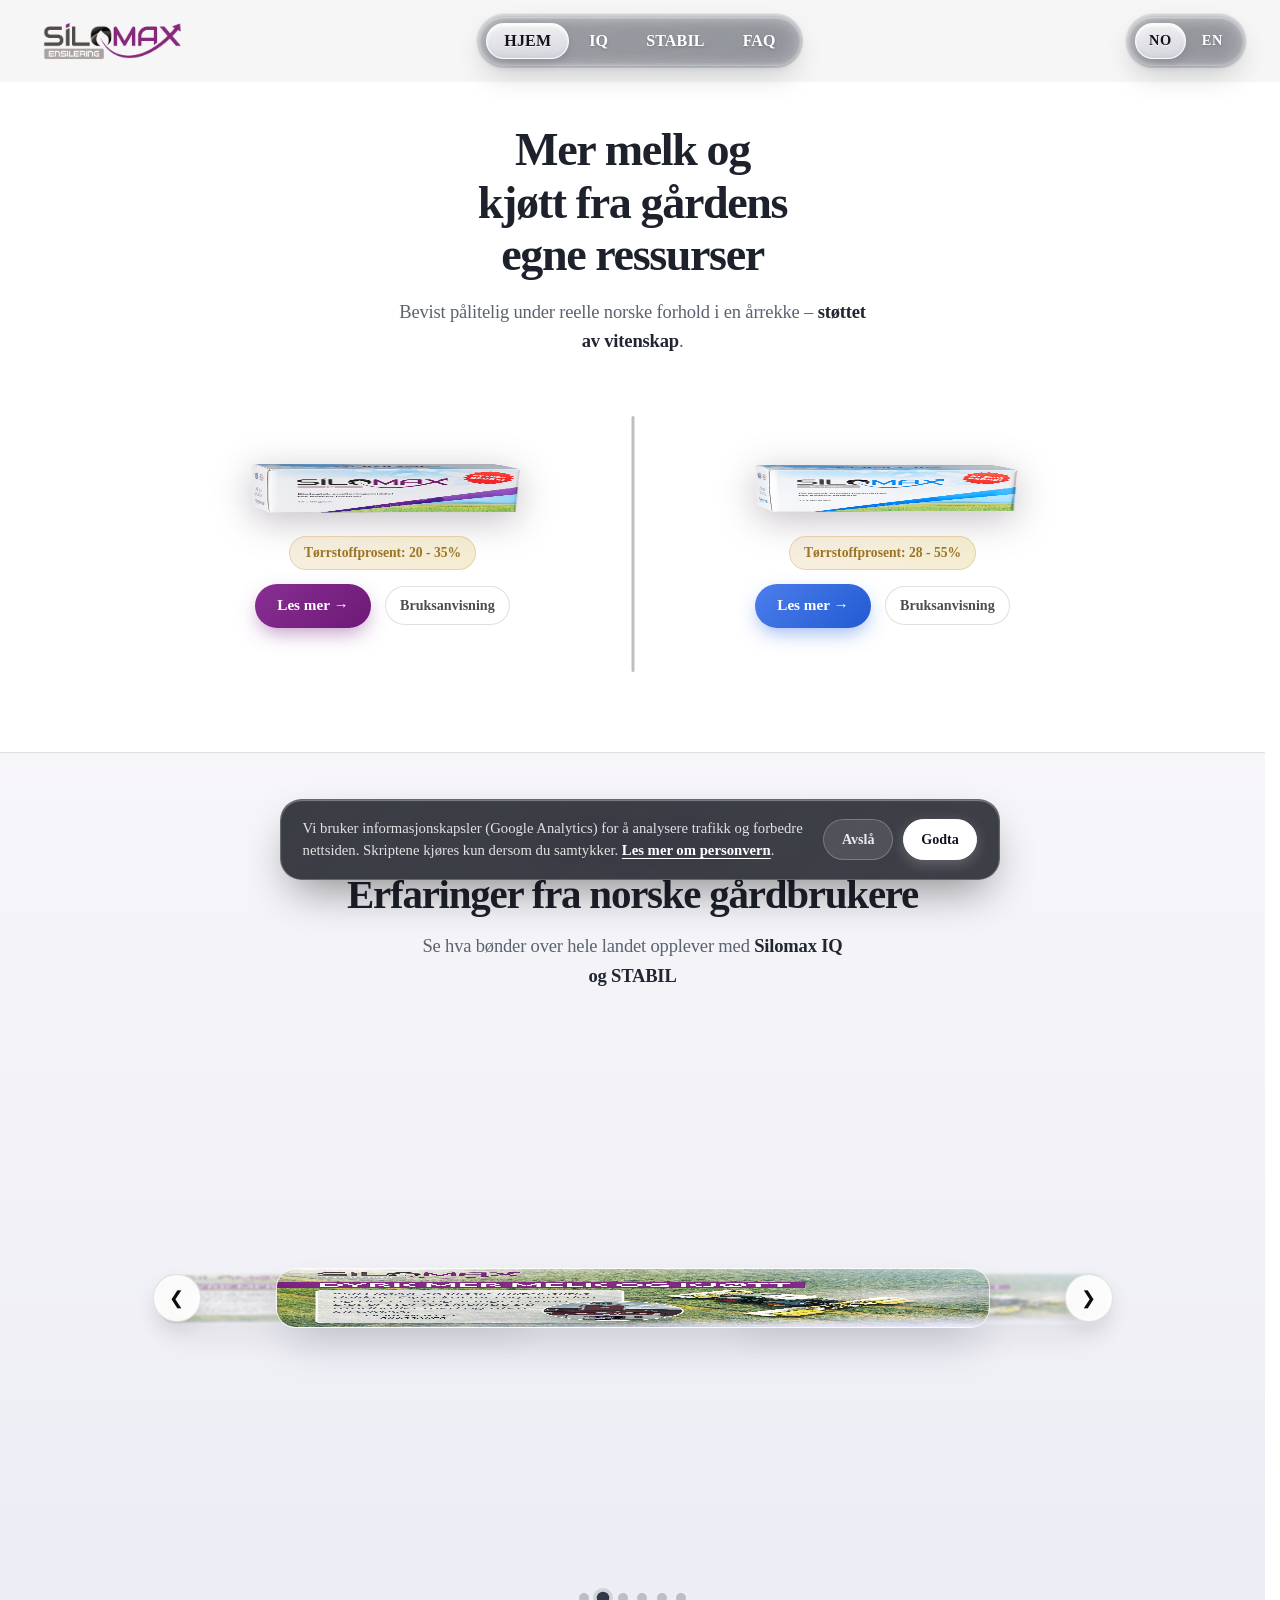
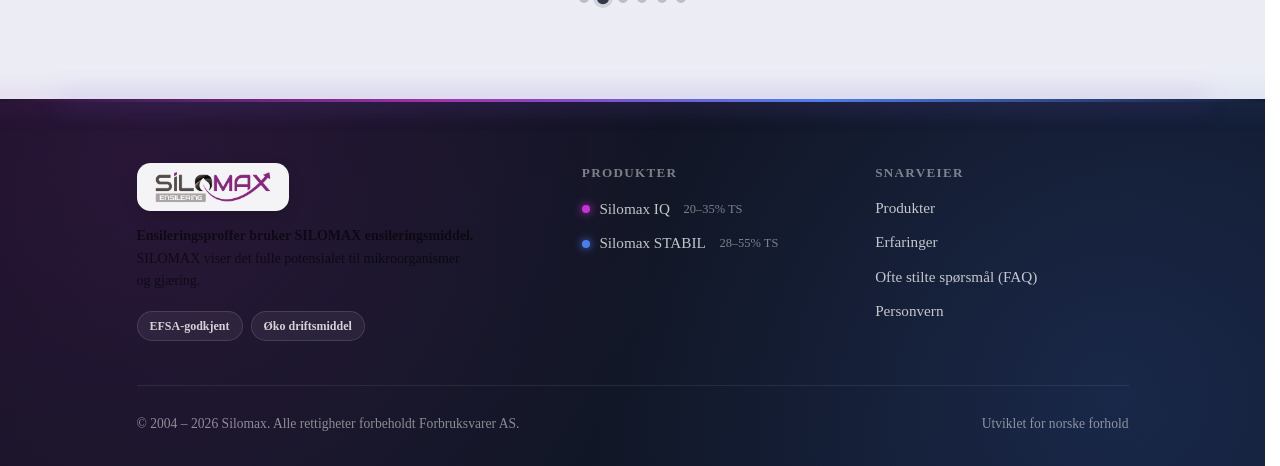
==== index.html @ c03a1981 "url data update" ====
<!DOCTYPE html>
<html lang="no">

<head>
    <meta charset="UTF-8">
    <meta name="viewport" content="width=device-width, initial-scale=1.0">
    <meta name="description" content="Silomax - Kontrollert ensilering fra gras til verdi.">
    <title>Silomax</title>
    <link rel="icon" type="image/png" href="data/images/logos/silomax_logo.png">
    <link rel="apple-touch-icon" href="data/images/logos/silomax_logo.png">
    <meta property="og:image" content="data/images/logos/silomax_logo.png">
    <script type="application/ld+json">
    {
        "@context": "https://schema.org",
        "@type": "Organization",
        "name": "Silomax",
        "url": "https://www.silomax.no",
        "logo": "https://www.silomax.no/data/images/logos/silomax_logo.png"
    }
    </script>
    <link rel="stylesheet" href="style.css">
    <link rel="stylesheet" href="css/main.css">
    <script src="header.js"></script>
    <script src="carousel.js"></script>
</head>
<body>
    <header class="masthead">
        <a class="header-logo" href="index.html" aria-label="Silomax">
            <img class="header-logo-img" src="data/images/logos/silomax_logo_ensilering.png" alt="Silomax Ensilering">
        </a>
        <div class="container nav-container">
            <div class="nav-wrap">
                <div class="bubble active"></div>
                <div class="bubble hover"></div>
                <nav class="nav">
                    <a class="active" href="index.html" data-i18n="nav.home">HJEM</a>
                    <a class="" href="iq.html">IQ</a>
                    <a class="" href="stabil.html">STABIL</a>
                    <a class="" href="faq.html" data-i18n="nav.faq">FAQ</a>
                </nav>
            </div>
        </div>
        <div class="nav-wrap lang-wrap">
            <div class="bubble lang-bubble active"></div>
            <div class="bubble lang-bubble hover"></div>
            <nav class="nav lang-nav" aria-label="Language selector">
                <a href="?lang=no" data-lang="no" class="active">NO</a>
                <a href="?lang=en" data-lang="en">EN</a>
            </nav>
        </div>
    </header>
    <main>
        <section id="produkter" class="container container-elements">
            <div class="product-header">
                <div class="hero-logo-mobile">
                    <img src="data/images/logos/silomax_logo_ensilering.png" alt="Silomax Ensilering">
                </div>
                <h1 class="product-header-main" data-i18n-html="home.title">
                    Mer melk og kjøtt fra gårdens egne ressurser
                </h1>
                <p class="product-header-second" data-i18n-html="home.subtitle">
                    Bevist pålitelig under reelle norske forhold i en årrekke – <strong>støttet av vitenskap</strong>.
                </p>
            </div>

            <div class="container-products">
                <div class="item item-home item-home-iq">
                    <a href="iq.html" class="product-img-link">
                        <img class="image item-image-home item-image-home-iq" alt="Silomax IQ"
                            src="data/images/product_images/silomax_iq_transparent.jpg">
                    </a>
                    <div class="item-text text-iq">
                        <span class="item-banner" data-i18n="home.iq.dm">Tørrstoffprosent: 20 - 35%</span>
                        <div class="home-actions">
                            <a class="button Les-mer btn-iq" href="iq.html" data-i18n="home.readMore">Les mer &rarr;</a>
                            <a class="home-sublink" href="iq.html#bruksanvisning" data-i18n="home.instructions">Bruksanvisning</a>
                        </div>
                    </div>
                </div>

                <div class="animation-line"></div>

                <div class="item item-home item-home-stabil">
                    <a href="stabil.html" class="product-img-link">
                        <img class="image item-image-home item-image-home-stabil" alt="Silomax STABIL"
                            src="data/images/product_images/silomax_stabil_transparent.jpg">
                    </a>
                    <div class="item-text text-stabil">
                        <span class="item-banner" data-i18n="home.stabil.dm">Tørrstoffprosent: 28 - 55%</span>
                        <div class="home-actions">
                            <a class="button Les-mer btn-stabil" href="stabil.html" data-i18n="home.readMore">Les mer &rarr;</a>
                            <a class="home-sublink" href="stabil.html#bruksanvisning" data-i18n="home.instructions">Bruksanvisning</a>
                        </div>
                    </div>
                </div>
            </div>
        </section>

        <section id="tilbakemeldinger" class="section-feedback">
            <div class="container">
                <div class="feedback-header">
                    <span class="hero-badge" data-i18n="home.feedback.badge">Resultater i praksis</span>
                    <h2 class="feedback-title" data-i18n-html="home.feedback.title">
                        <span class="hero-accent">Erfaringer</span> fra norske gårdbrukere
                    </h2>
                    <p class="feedback-subtitle" data-i18n-html="home.feedback.subtitle">
                        Se hva bønder over hele landet opplever med <strong>Silomax IQ og STABIL</strong>
                    </p>
                </div>

                <div class="container-feedback">
                    <button class="btn carousel-btn carousel-btn-left" aria-label="Previous">&#10094;</button>
                    
                    <div class="carousel-item side-item left-item" data-index="0">
                        <img class="carousel-item-image" src="data/images/feedback_images/feedBack_1.png" alt="Tilbakemelding 1">
                    </div>
                    
                    <div class="carousel-item main-item" data-index="1">
                        <img class="carousel-item-image" src="data/images/feedback_images/feedBack_2.png" alt="Tilbakemelding 2">
                    </div>
                    
                    <div class="carousel-item side-item right-item" data-index="2">
                        <img class="carousel-item-image" src="data/images/feedback_images/feedBack_3.png" alt="Tilbakemelding 3">
                    </div>
                    
                    <button class="btn carousel-btn carousel-btn-right" aria-label="Next">&#10095;</button>
                    
                    <div class="carousel-item hidden-item" data-index="3">
                        <img class="carousel-item-image" src="data/images/feedback_images/feedBack_4.png" alt="Tilbakemelding 4">
                    </div>
                    
                    <div class="carousel-item hidden-item" data-index="4">
                        <img class="carousel-item-image" src="data/images/feedback_images/feedBack_5.png" alt="Tilbakemelding 5">
                    </div>
                    
                    <div class="carousel-item hidden-item" data-index="5">
                        <img class="carousel-item-image" src="data/images/feedback_images/feedBack_6.png" alt="Tilbakemelding 6">
                    </div>
                </div>

                <div class="carousel-dots" role="tablist" aria-label="Bildegalleri">
                    <button class="carousel-dot" type="button" data-index="0" aria-label="Bilde 1"></button>
                    <button class="carousel-dot active" type="button" data-index="1" aria-label="Bilde 2"></button>
                    <button class="carousel-dot" type="button" data-index="2" aria-label="Bilde 3"></button>
                    <button class="carousel-dot" type="button" data-index="3" aria-label="Bilde 4"></button>
                    <button class="carousel-dot" type="button" data-index="4" aria-label="Bilde 5"></button>
                    <button class="carousel-dot" type="button" data-index="5" aria-label="Bilde 6"></button>
                </div>
            </div>
        </section>
    </main>
    <footer class="main-footer">
        <div class="container footer-container">
            <div class="footer-grid">
                <div class="footer-brand">
                    <a class="footer-logo" href="index.html">
                        <img class="footer-logo-img" src="data/images/logos/silomax_logo_ensilering.png" alt="Silomax Ensilering">
                    </a>
                    <p class="footer-tagline" data-i18n-html="footer.tagline">
                        <strong>Ensileringsproffer bruker SILOMAX ensileringsmiddel.</strong> SILOMAX viser det fulle potensialet til mikroorganismer og gjæring.
                    </p>
                    <div class="footer-badges">
                        <span class="footer-badge" data-i18n="footer.badge1">EFSA-godkjent</span>
                        <span class="footer-badge" data-i18n="footer.badge2">Øko driftsmiddel</span>
                    </div>
                </div>

                <div class="footer-col">
                    <h3 class="footer-heading" data-i18n="footer.products">Produkter</h3>
                    <ul class="footer-links">
                        <li>
                            <a href="iq.html#oversikt">
                                <span class="product-dot product-dot-iq"></span>
                                Silomax IQ
                                <span class="footer-meta" data-i18n="footer.iqMeta">20–35% TS</span>
                            </a>
                        </li>
                        <li>
                            <a href="stabil.html#oversikt">
                                <span class="product-dot product-dot-stabil"></span>
                                Silomax STABIL
                                <span class="footer-meta" data-i18n="footer.stabilMeta">28–55% TS</span>
                            </a>
                        </li>
                    </ul>
                </div>

                <div class="footer-col">
                    <h3 class="footer-heading" data-i18n="footer.links">Snarveier</h3>
                    <ul class="footer-links">
                        <li><a href="index.html#produkter" data-i18n="footer.linkProducts">Produkter</a></li>
                        <li><a href="index.html#tilbakemeldinger" data-i18n="footer.linkFeedback">Erfaringer</a></li>
                        <li><a href="faq.html" data-i18n="footer.linkFaq">Ofte stilte spørsmål (FAQ)</a></li>
                        <li><a href="personvern.html" data-i18n="footer.linkPrivacy">Personvern</a></li>
                    </ul>
                </div>
            </div>

            <div class="footer-bottom">
                <p>&copy; 2004 – 2026 Silomax. <span data-i18n="footer.rights">Alle rettigheter forbeholdt</span> Forbruksvarer AS.</p>
                <p class="footer-bottom-note" data-i18n="footer.note">Utviklet for norske forhold</p>
            </div>
        </div>
    </footer>
</body>

</html>
---- style.css ----
@font-face {
    font-family: "San Francisco";
    font-weight: 400;
    src: url("https://applesocial.s3.amazonaws.com/assets/styles/fonts/sanfrancisco/sanfranciscodisplay-regular-webfont.woff") format("woff");
}

@media (prefers-reduced-motion: no-preference) {
    html {
        scroll-behavior: smooth;
    }
}

body {
    box-sizing: border-box;
    font-family: "San Francisco", apple-system;
    color: rgb(0, 0, 0);
}

html, body {
    height: 100%;
    margin: 0;
    padding: 0;
}

body {
    display: flex;
    flex-direction: column;
    overflow-x: hidden;
}

main {
    flex: 1;
}

.masthead {
    background-color: rgba(245, 245, 245, 0.9);
    padding: 1rem 0;
}

.container {
    width: 100%;
    max-width: 1140px;
    margin-inline: auto;
    padding-inline: 16px;
    /* чтобы не липло к краям */
}

.primary-nav {
    display: flex;
    align-items: center;
    justify-content: space-between;
}

.nav-links {
    display: flex;
    list-style: none;
    margin: 0;
    padding: 0;
}

.nav-links li {
    margin-left: 10px;
}

.nav-links li a {
    text-decoration: none;
    color: rgba(127, 18, 141, 0.788);
    font-weight: bold;
    font-size: 1.25rem;
}

.nav-links li a:hover {
    color: rgba(127, 18, 141, 0.459);
}

main {
    flex: 1;
}

.container-products {
    display: flex;
    flex-direction: column;
    align-items: center;
    justify-content: center;
}

.grid-container {
    display: grid;
    grid-template-columns: 1fr 1fr;
    gap: 4em;
    margin-block: 50px 40px;
}

.grid-item {
    display: flex;
    flex-direction: column;

    border: 1px black;
    border-radius: 0.9em;

    padding-block: 3em 0em;
    padding-inline: 3em;
    text-align: left;

    height: 580px;
    width: 600px;
    box-shadow: 0px 4px 8px rgba(0, 0, 0, 0.1);
}

.item-image {
    align-self: center;

    margin: 1em;

    width: 85%;
    height: auto;
}

.item-name {
    font-size: 1.5em;
    font-weight: bold;
    margin-inline: 2em;
    margin-block: 2em 0.2em;
}

.item-description {
    margin-block: 1em;
    margin-left: 5em;
    padding: 0;
    color: rgb(0, 0, 0);
}

.item-description li {
    font-size: 1.2em;
    font-weight: normal;
}

.container-item-text {
    display: flex;
    flex-direction: column;
    align-items: flex-start;
}

.item-button {
    margin-block: 1.5em;
    height: 35px;
    width: 100px;

    background-color: rgba(255, 255, 255, 0.829);
    color: rgba(0, 0, 0, 0.9);
    border: solid 1px rgba(35, 64, 226, 0.829);
    border-radius: .4em;

    font-weight: lighter;
    font-size: 1em;

    align-self: center;
}

.item-button:hover {
    background-color: rgb(35, 64, 226);
    color: white;
}

.btn:hover{
    cursor: pointer;
}

.main-footer {
    background-color: rgba(245, 245, 245, 0.9);
    padding: 1rem 0;
}

.footer-container{
    display: flex;
    justify-content: flex-start;
}

.footer-container p {
    margin: 0;
    font-size: 0.875rem;
    color: rgba(0, 0, 0, 0.6);
}

.container-feedBack {
    width: 100vw;
    margin-inline: calc(50% - 50vw);
}

.carousel {
    overflow-x: auto;
    display: flex;
    gap: 1em;


    margin: 0em 3em;

    scroll-behavior: smooth;
    anchor-name: --carousel;
    scroll-snap-type: x mandatory;
    scroll-marker-group: after;
}

.carousel::scroll-marker-group {
    display: flex;
    justify-content: center;
    gap: .7em;
    padding-bottom: 5em;
}

.card::scroll-marker {
    content: '';
    height: 1em;
    width: 1em;
    background: gray;
    border-radius: 50%;
}

.card::scroll-marker:target-current {
    background: #62009b;
}

.carousel::-webkit-scrollbar {
    display: none;
}

.carousel::scroll-button(right), .carousel::scroll-button(left) {
    content: '>';
    border: none;
    background: linear-gradient(500deg, #b700ff, #5b0a63);
    font-family: Consolas;
    font-size: 3rem;
    color: white;
    height: 60px;
    width: 60px;
    border-radius: 50%;
    padding-bottom: .1em;
    cursor: pointer;
    position: fixed;
    position-anchor: --carousel;
    position-area: right center;
    translate: -50%;
}

.carousel::scroll-button(left) {
    content: '<';
    position-area: left center;
    translate: 50%;
}

.carousel::scroll-button(right):disabled, .carousel::scroll-button(left):disabled {
    opacity: 0.5;
    cursor: not-allowed;
}

.card {
    scroll-snap-align: start;

    padding: 0.5em;
    border-radius: 0.9em;
    margin-block: 1.5em;
    margin-inline: 1em;
    box-sizing: border-box;

    height: 1024px;

    display: flex;
    justify-content: center;
    align-items: center;

    /*background: linear-gradient(500deg, #b700ff, #5b0a63);
    box-shadow: 0px 2px 10px rgba(0, 0, 0, 0.9);*/
}

.card:last-child {
    margin-right: 0;
}

.card img {
    width: auto;
    height: 100%;

    border: solid 5px black;
    border-radius: 0.9em;
}

@media (max-width: 1480px) {
    .container {
        max-width: 850px;
    }

    .nav-links li a, img {
        font-size: 1.2rem;
        height: 60px;
    }

    .grid-container {
        margin-block: 50px 20px;
    }
    
    .grid-item {
        height: 500px;
        width: 440px;

        padding-block: 1em 0em;
        padding-inline: 1em;
    }

    .item-image {
        width: 90%;
    }
    
    .item-name {
        font-size: 1.7em;
        margin-block: 1em 0.2em;
    }
    
    .item-description li {
        font-size: 1em;
    }
    
    .item-button {
        font-size: 0.8em;
    }
    
    .card {
        height: 600px;
    }
    .card::scroll-marker {
        height: 0.7em;
        width: 0.7em;
    }

    .carousel::scroll-button(right), .carousel::scroll-button(left) {
        height: 50px;
        width: 50px;
        font-size: 2rem;
    }
}

@media (max-width: 1200px) {
    .container {
        max-width: 700px;
    }

    .nav-links li a, img {
        font-size: 1rem;
        height: 50px;
    }

    .grid-container{
        gap: 2em;

        margin-block: 50px 10px;
    }

    .grid-item {
        height: 440px;
        width: 400px;

        padding-inline: 0.5em;
        padding-block: 1em 0em;
    }

    .item-description {
        margin-left: 3em;
        font-size: 0.9em;
    }

    .card {
        height: 600px;
    }

    .card::scroll-marker {
        height: 0.7em;
        width: 0.7em;
    }
}

@media (max-width: 910px) {
    .container {
        max-width: 600px;
    }

    .grid-container{
        gap: 1.5em;
    }

    .grid-item {
        height: 400px;
        width: 340px;

        padding-inline: 1em;
    }

    .item-name {
        font-size: 1.5em;
        margin-block: 1em 0.2em;
        margin-inline: 0.3em;
    }

    .item-description {
        margin-left: 2em;
        font-size: 0.8em;
    }

    .card {
        height: 450px;
    }
}

@media (max-width: 798px) {
    .container {
        max-width: 400px;
    }

    .nav-links li a,
    img {
        font-size: 1rem;
        height: 50px;
    }

    .grid-container {
        grid-template-columns: 1fr;
    }

    .grid-item {
        height: 400px;
        width: 360px;
    }

    .item-image {
        width: 90%;
    }

    .item-name {
        font-size: 1.3em;
        margin-block: 0.8em 0.2em;
        margin-inline: 0.3em;
    }

    .item-description {
        margin-left: 2em;
        font-size: 0.9em;
    }

    .item-button {
        height: 35px;
        width: 100px;

        font-size: 0.8em;
        margin: 0.5em;
    }

    .card {
        flex: 0 0 100%;

        background: linear-gradient(500deg, #ccb5d4, #403c41);

        height: 450px;
    }

    .carousel::scroll-button(right), .carousel::scroll-button(left) {
        background: linear-gradient(500deg, #bb42eb, #633c66);
    }
}
---- css/main.css ----
@import url("base/fonts.css");
@import url("base/variables.css");
@import url("base/global.css");

@import url("components/item.css");

@import url("layout/header.css");
@import url("layout/footer.css");
@import url("layout/container.css");

@import url("pages/faq.css");
@import url("pages/index.css");
@import url("pages/iq-stabil.css");

@import url("responsive/navigation.media.css");
@import url("responsive/container.media.css");
@import url("responsive/faq.media.css");
@import url("responsive/diagram.media.css");
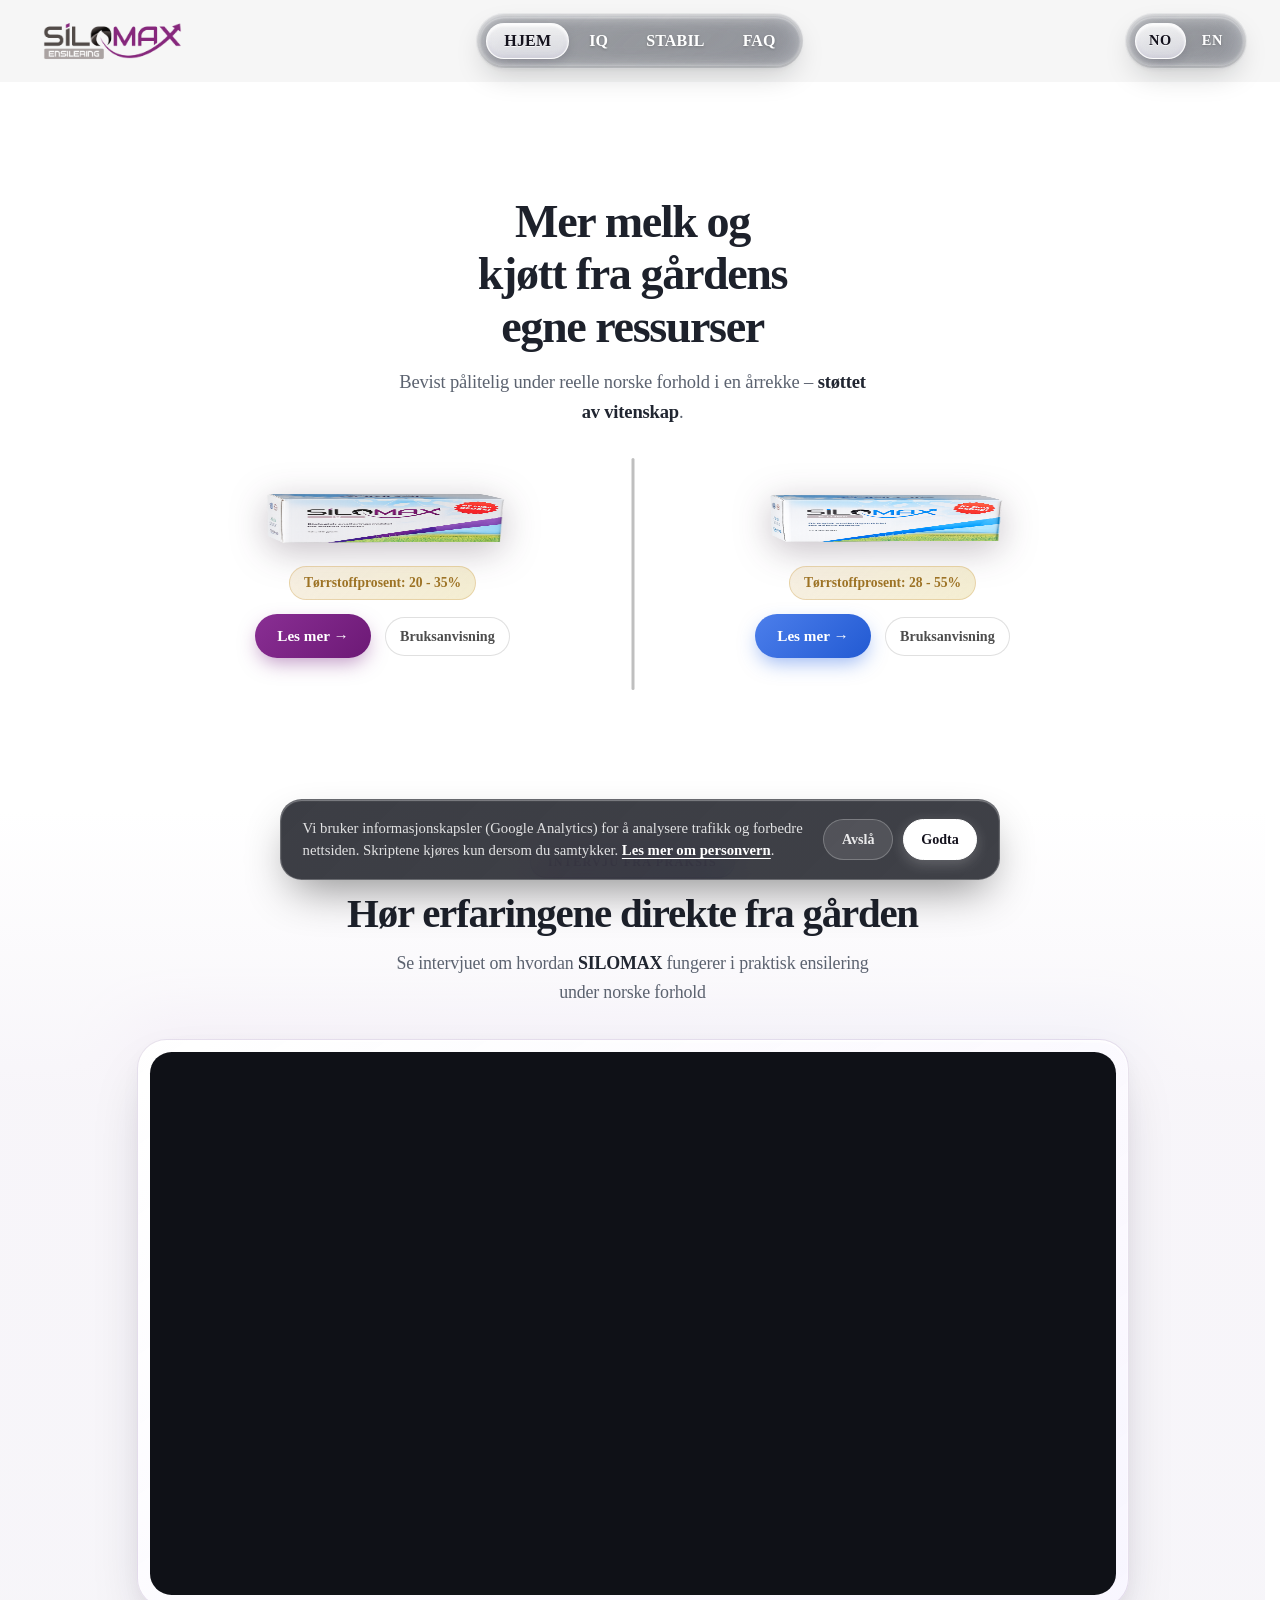
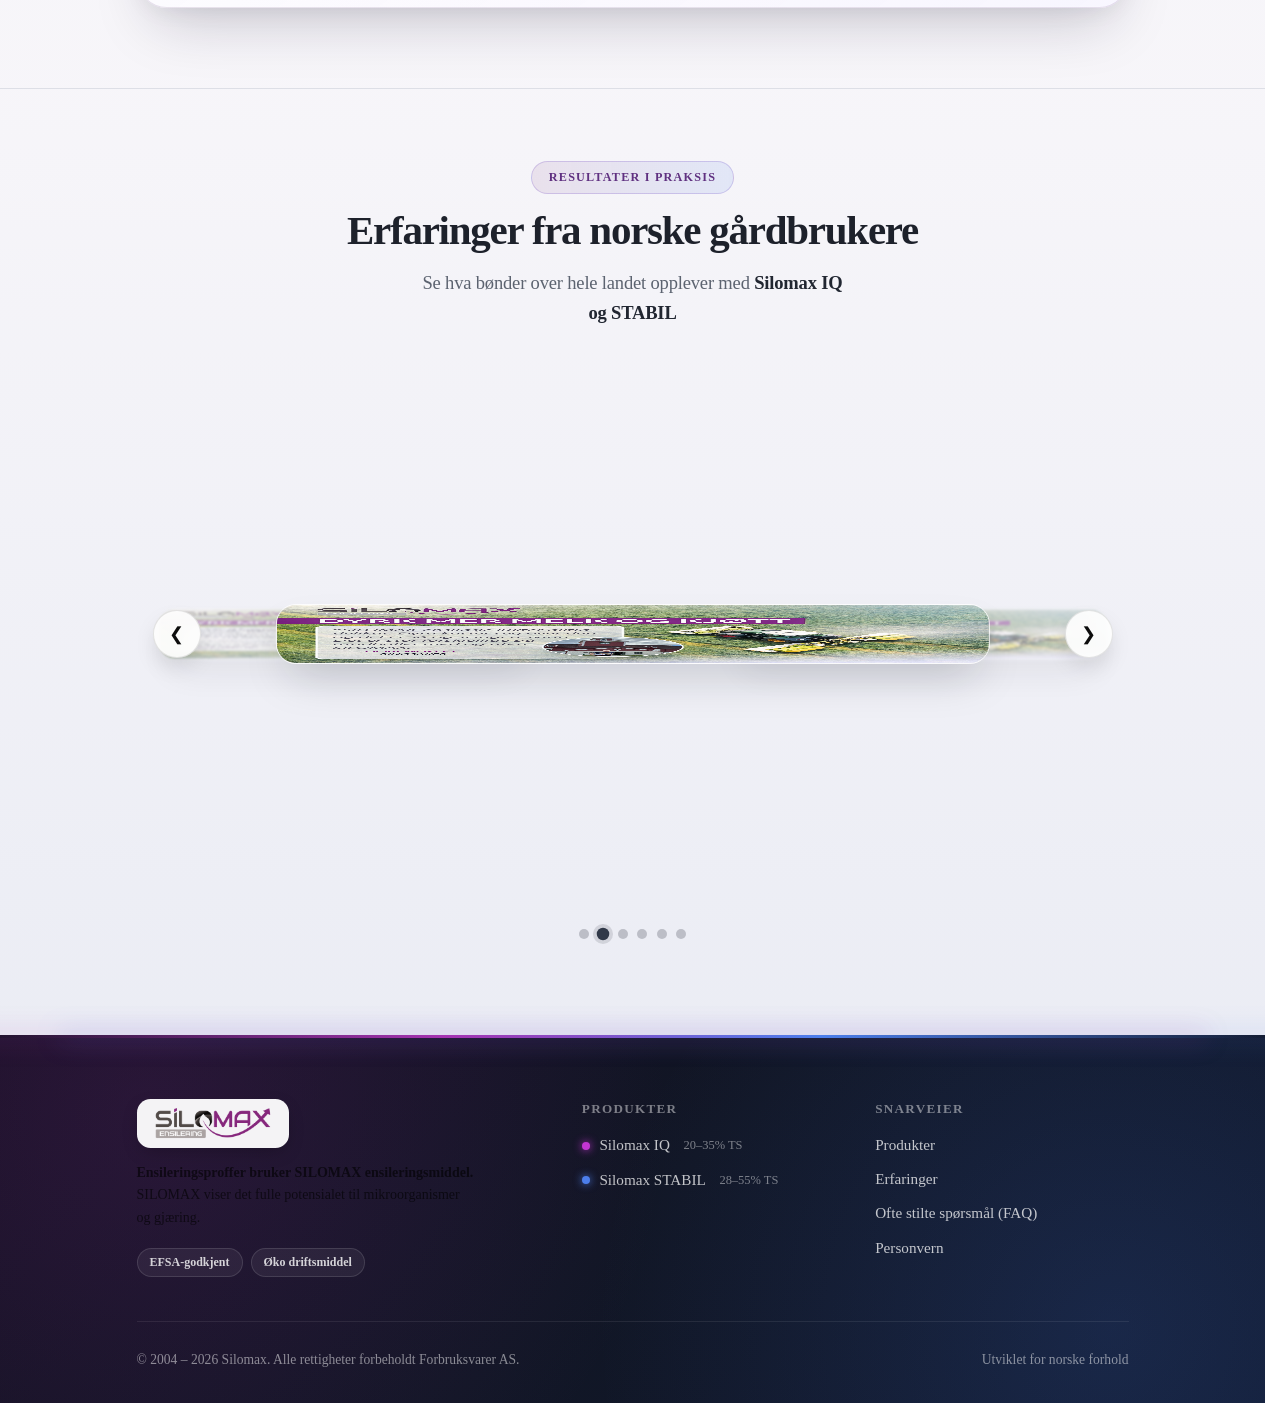
==== commit 1d1be661: "Add video element" ====
--- a/index.html
+++ b/index.html
@@ -6,16 +6,16 @@
     <meta name="viewport" content="width=device-width, initial-scale=1.0">
     <meta name="description" content="Silomax - Kontrollert ensilering fra gras til verdi.">
     <title>Silomax</title>
-    <link rel="icon" type="image/png" href="data/images/logos/silomax_logo.png">
-    <link rel="apple-touch-icon" href="data/images/logos/silomax_logo.png">
-    <meta property="og:image" content="data/images/logos/silomax_logo.png">
+    <link rel="icon" type="image/png" href="data/images/logos/silomax_logo.png?v=2">
+    <link rel="apple-touch-icon" href="data/images/logos/silomax_logo.png?v=2">
+    <meta property="og:image" content="data/images/logos/silomax_logo.png?v=2">
     <script type="application/ld+json">
     {
         "@context": "https://schema.org",
         "@type": "Organization",
         "name": "Silomax",
         "url": "https://www.silomax.no",
-        "logo": "https://www.silomax.no/data/images/logos/silomax_logo.png"
+        "logo": "https://www.silomax.no/data/images/logos/silomax_logo.png?v=2"
     }
     </script>
     <link rel="stylesheet" href="style.css">
@@ -96,6 +96,33 @@
             </div>
         </section>
 
+        <section id="intervju" class="section-interview">
+            <div class="container interview-container">
+                <div class="interview-header">
+                    <span class="hero-badge" data-i18n="home.interview.badge">Intervju fra praksis</span>
+                    <h2 class="interview-title" data-i18n-html="home.interview.title">
+                        Hør erfaringene direkte fra gården
+                    </h2>
+                    <p class="interview-subtitle" data-i18n-html="home.interview.subtitle">
+                        Se intervjuet om hvordan <strong>SILOMAX</strong> fungerer i praktisk ensilering under norske forhold
+                    </p>
+                </div>
+
+                <div class="interview-card">
+                    <div class="interview-video-wrap">
+                        <iframe
+                            class="interview-video"
+                            src="https://www.youtube.com/embed/bru6nvRn43U?rel=0"
+                            title="Silomax – Intervju"
+                            referrerpolicy="strict-origin-when-cross-origin"
+                            allow="accelerometer; autoplay; clipboard-write; encrypted-media; gyroscope; picture-in-picture; web-share"
+                            allowfullscreen>
+                        </iframe>
+                    </div>
+                </div>
+            </div>
+        </section>
+
         <section id="tilbakemeldinger" class="section-feedback">
             <div class="container">
                 <div class="feedback-header">
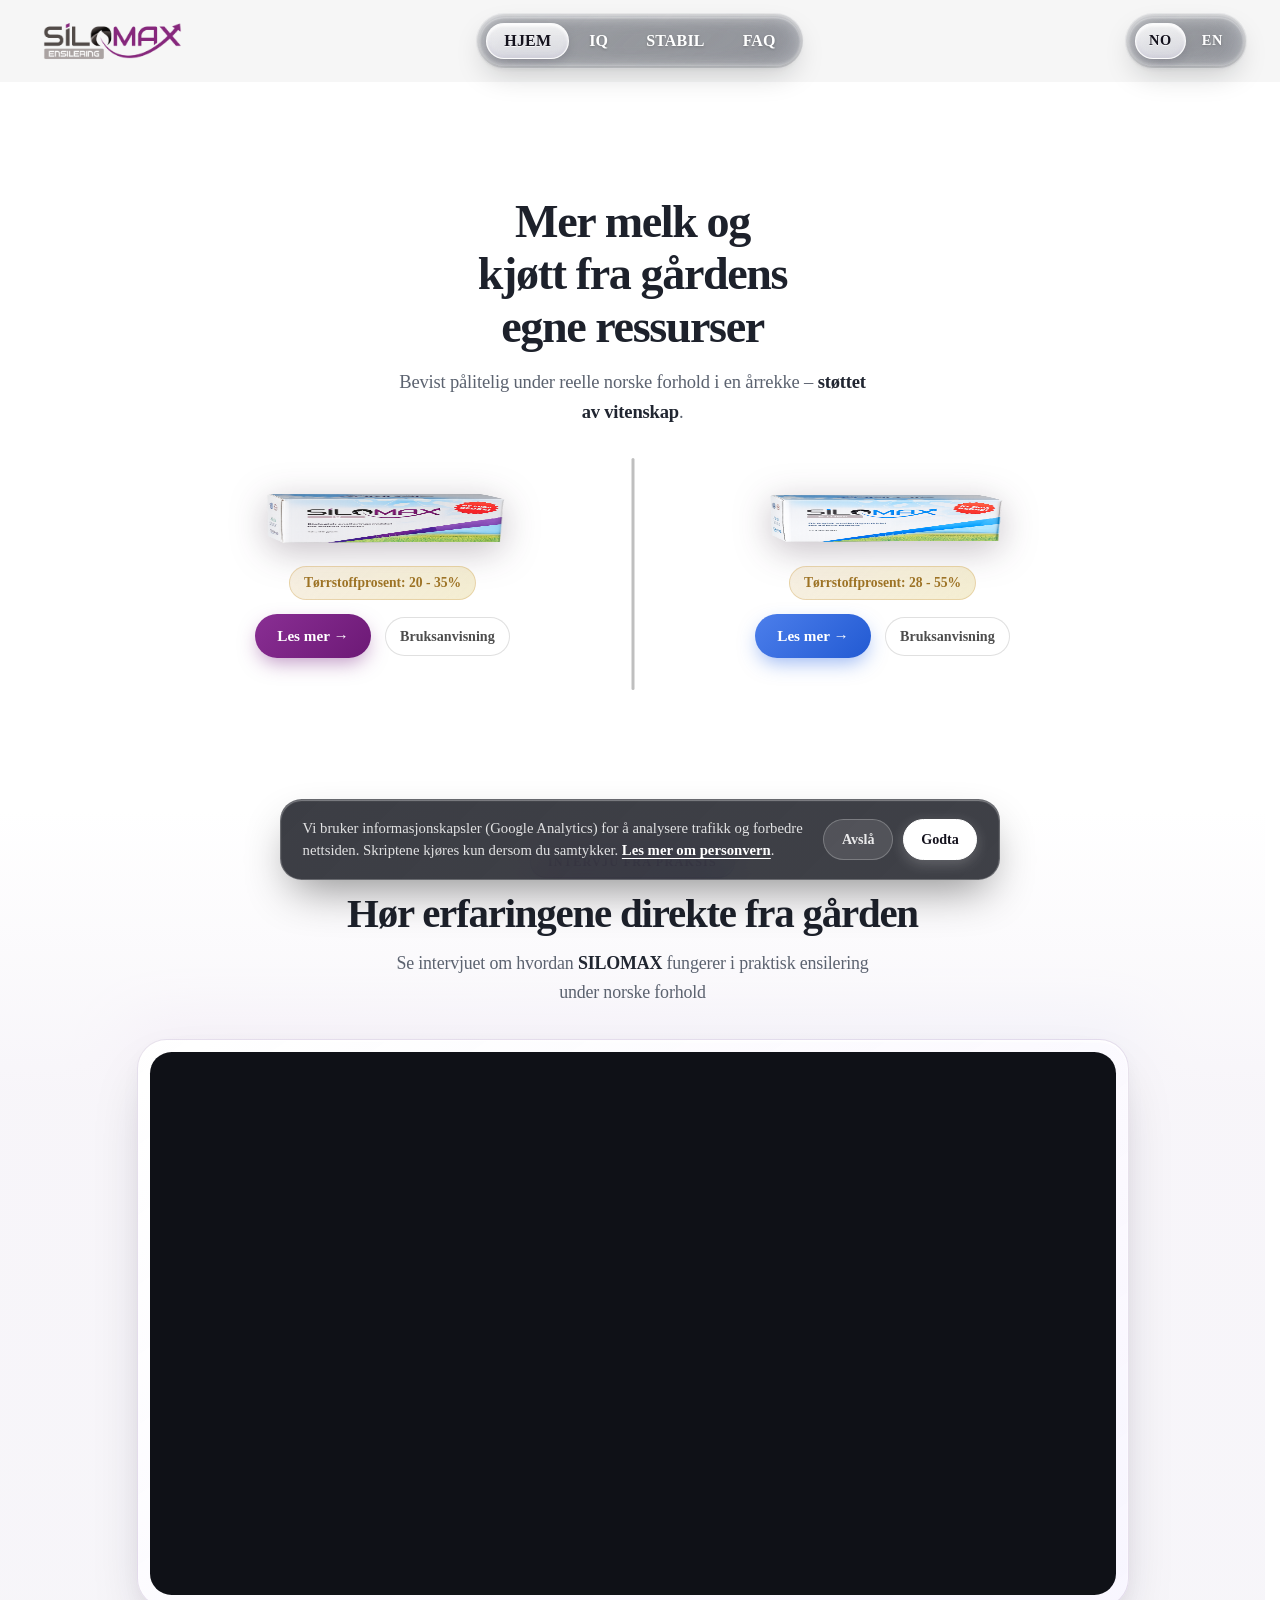
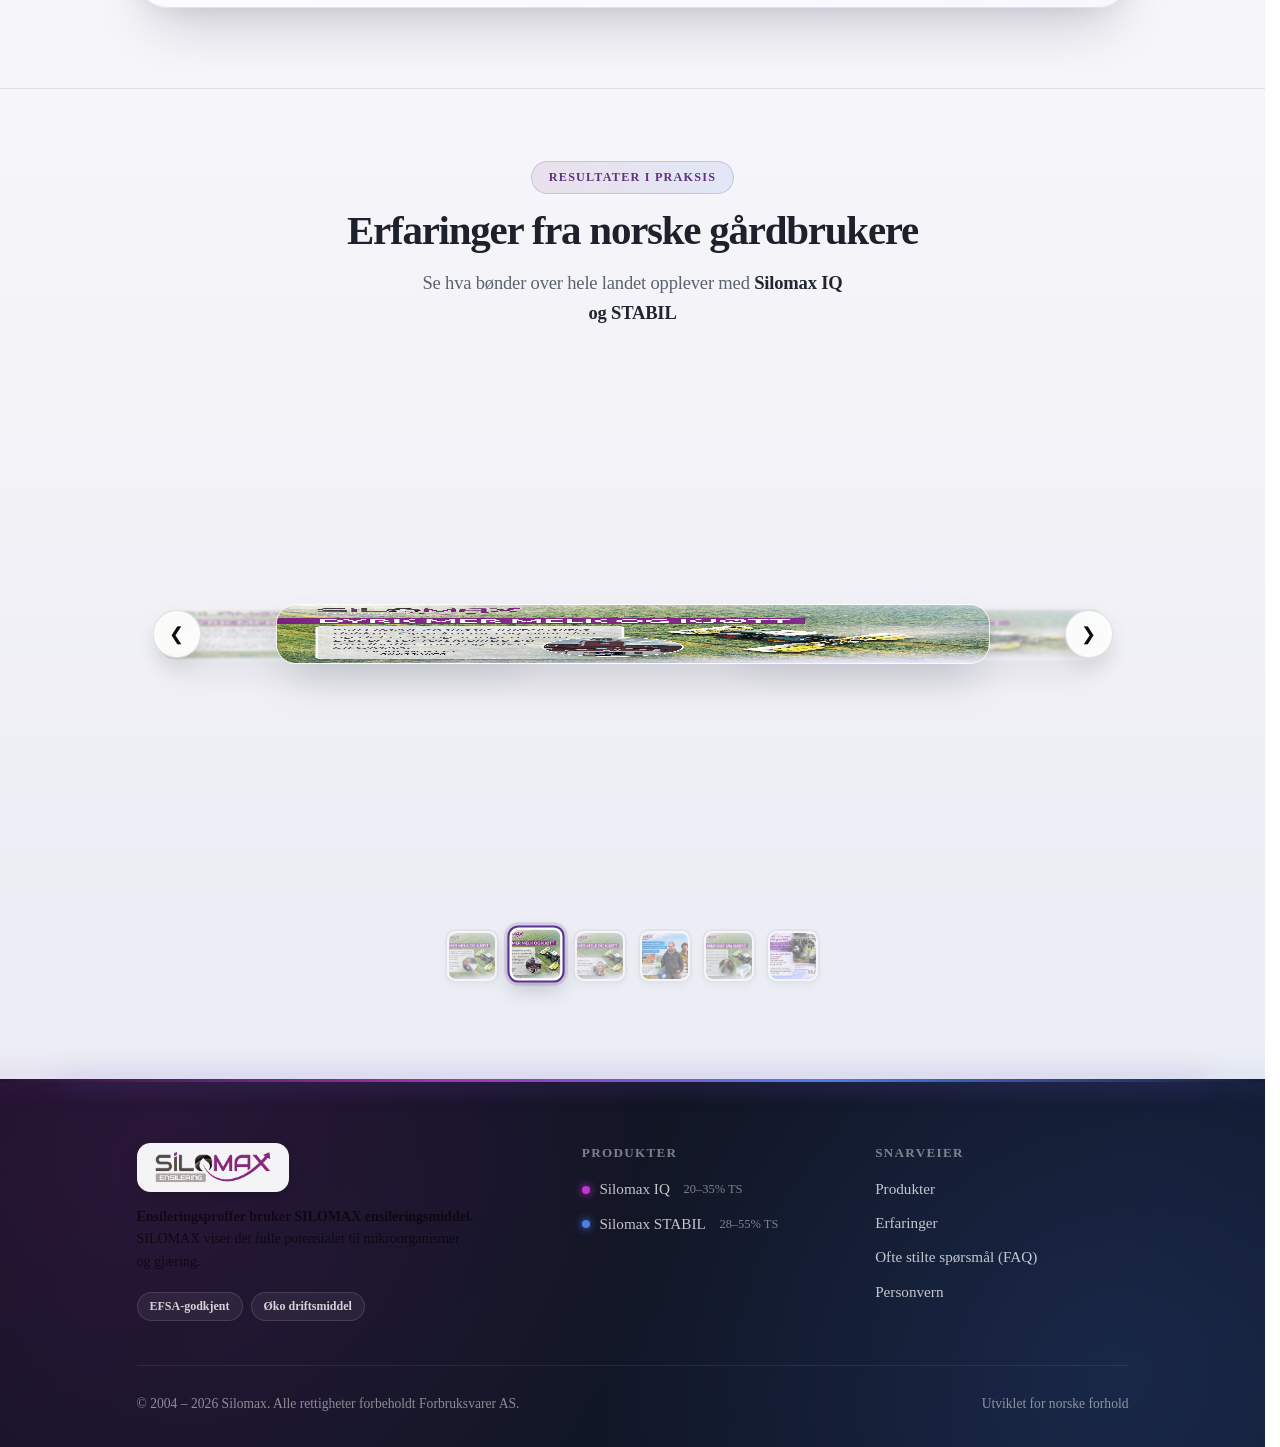
==== commit 1d2f12e7: "Carousel update" ====
--- a/index.html
+++ b/index.html
@@ -166,12 +166,24 @@
                 </div>
 
                 <div class="carousel-dots" role="tablist" aria-label="Bildegalleri">
-                    <button class="carousel-dot" type="button" data-index="0" aria-label="Bilde 1"></button>
-                    <button class="carousel-dot active" type="button" data-index="1" aria-label="Bilde 2"></button>
-                    <button class="carousel-dot" type="button" data-index="2" aria-label="Bilde 3"></button>
-                    <button class="carousel-dot" type="button" data-index="3" aria-label="Bilde 4"></button>
-                    <button class="carousel-dot" type="button" data-index="4" aria-label="Bilde 5"></button>
-                    <button class="carousel-dot" type="button" data-index="5" aria-label="Bilde 6"></button>
+                    <button class="carousel-dot" type="button" data-index="0" aria-label="Bilde 1">
+                        <img class="carousel-thumb" src="data/images/feedback_images/feedBack_1.png" alt="Forhåndsvisning 1">
+                    </button>
+                    <button class="carousel-dot active" type="button" data-index="1" aria-label="Bilde 2">
+                        <img class="carousel-thumb" src="data/images/feedback_images/feedBack_2.png" alt="Forhåndsvisning 2">
+                    </button>
+                    <button class="carousel-dot" type="button" data-index="2" aria-label="Bilde 3">
+                        <img class="carousel-thumb" src="data/images/feedback_images/feedBack_3.png" alt="Forhåndsvisning 3">
+                    </button>
+                    <button class="carousel-dot" type="button" data-index="3" aria-label="Bilde 4">
+                        <img class="carousel-thumb" src="data/images/feedback_images/feedBack_4.png" alt="Forhåndsvisning 4">
+                    </button>
+                    <button class="carousel-dot" type="button" data-index="4" aria-label="Bilde 5">
+                        <img class="carousel-thumb" src="data/images/feedback_images/feedBack_5.png" alt="Forhåndsvisning 5">
+                    </button>
+                    <button class="carousel-dot" type="button" data-index="5" aria-label="Bilde 6">
+                        <img class="carousel-thumb" src="data/images/feedback_images/feedBack_6.png" alt="Forhåndsvisning 6">
+                    </button>
                 </div>
             </div>
         </section>
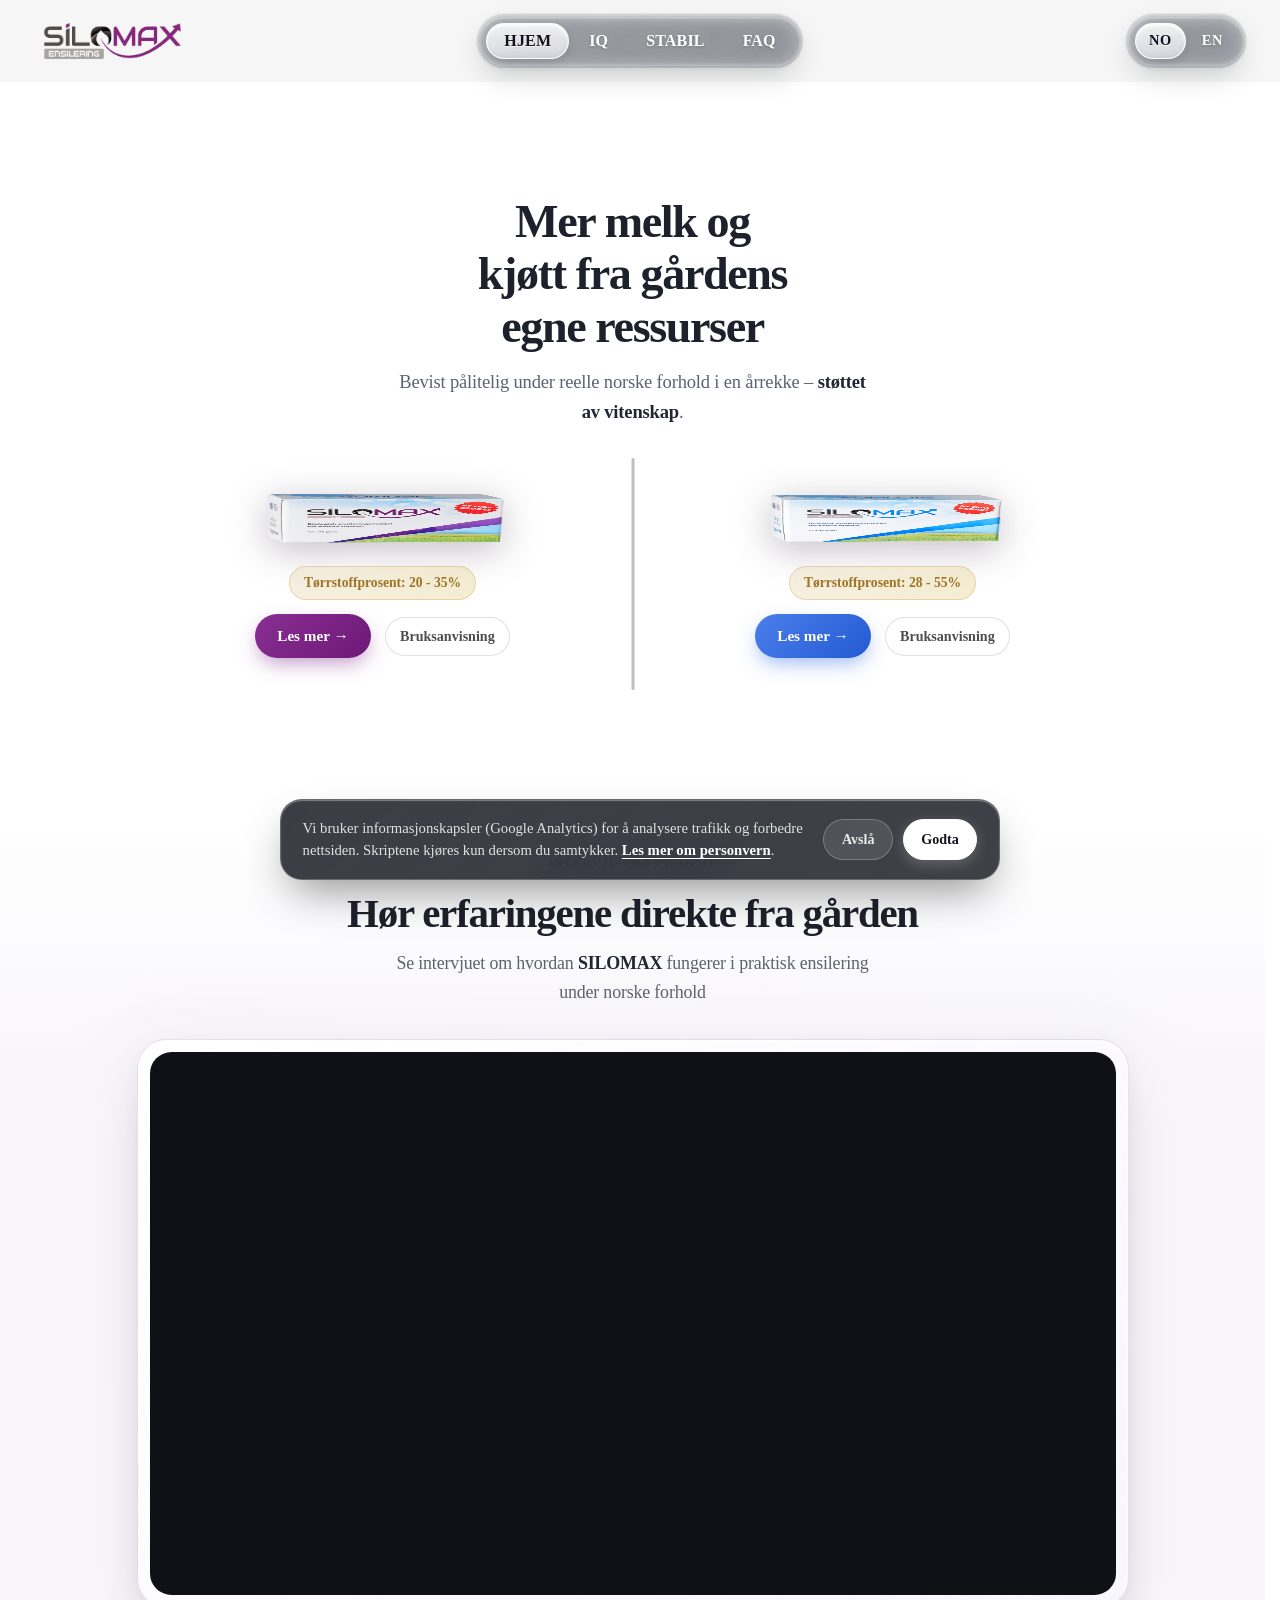
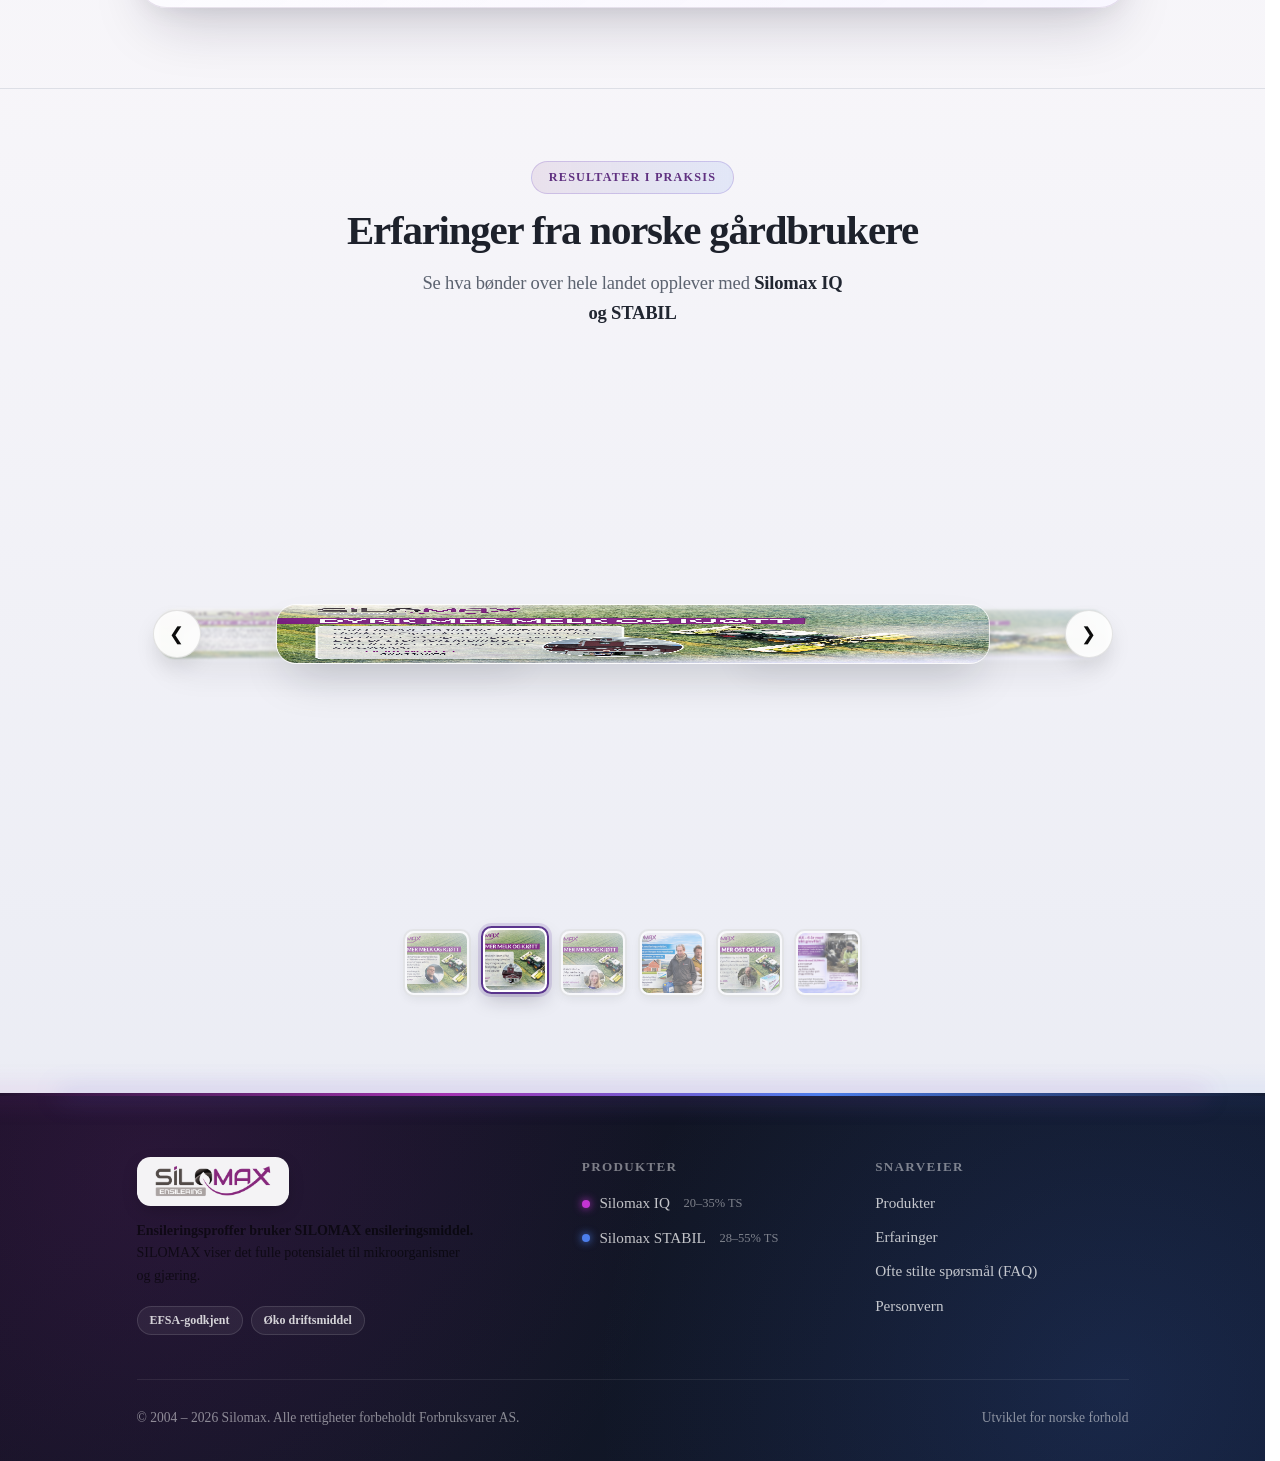
==== commit f7934ad8: "Implementing vercel analytics" ====
--- a/index.html
+++ b/index.html
@@ -22,6 +22,10 @@
     <link rel="stylesheet" href="css/main.css">
     <script src="header.js"></script>
     <script src="carousel.js"></script>
+    <script>
+        window.va = window.va || function () { (window.vaq = window.vaq || []).push(arguments); };
+    </script>
+    <script defer src="/_vercel/insights/script.js"></script>
 </head>
 <body>
     <header class="masthead">
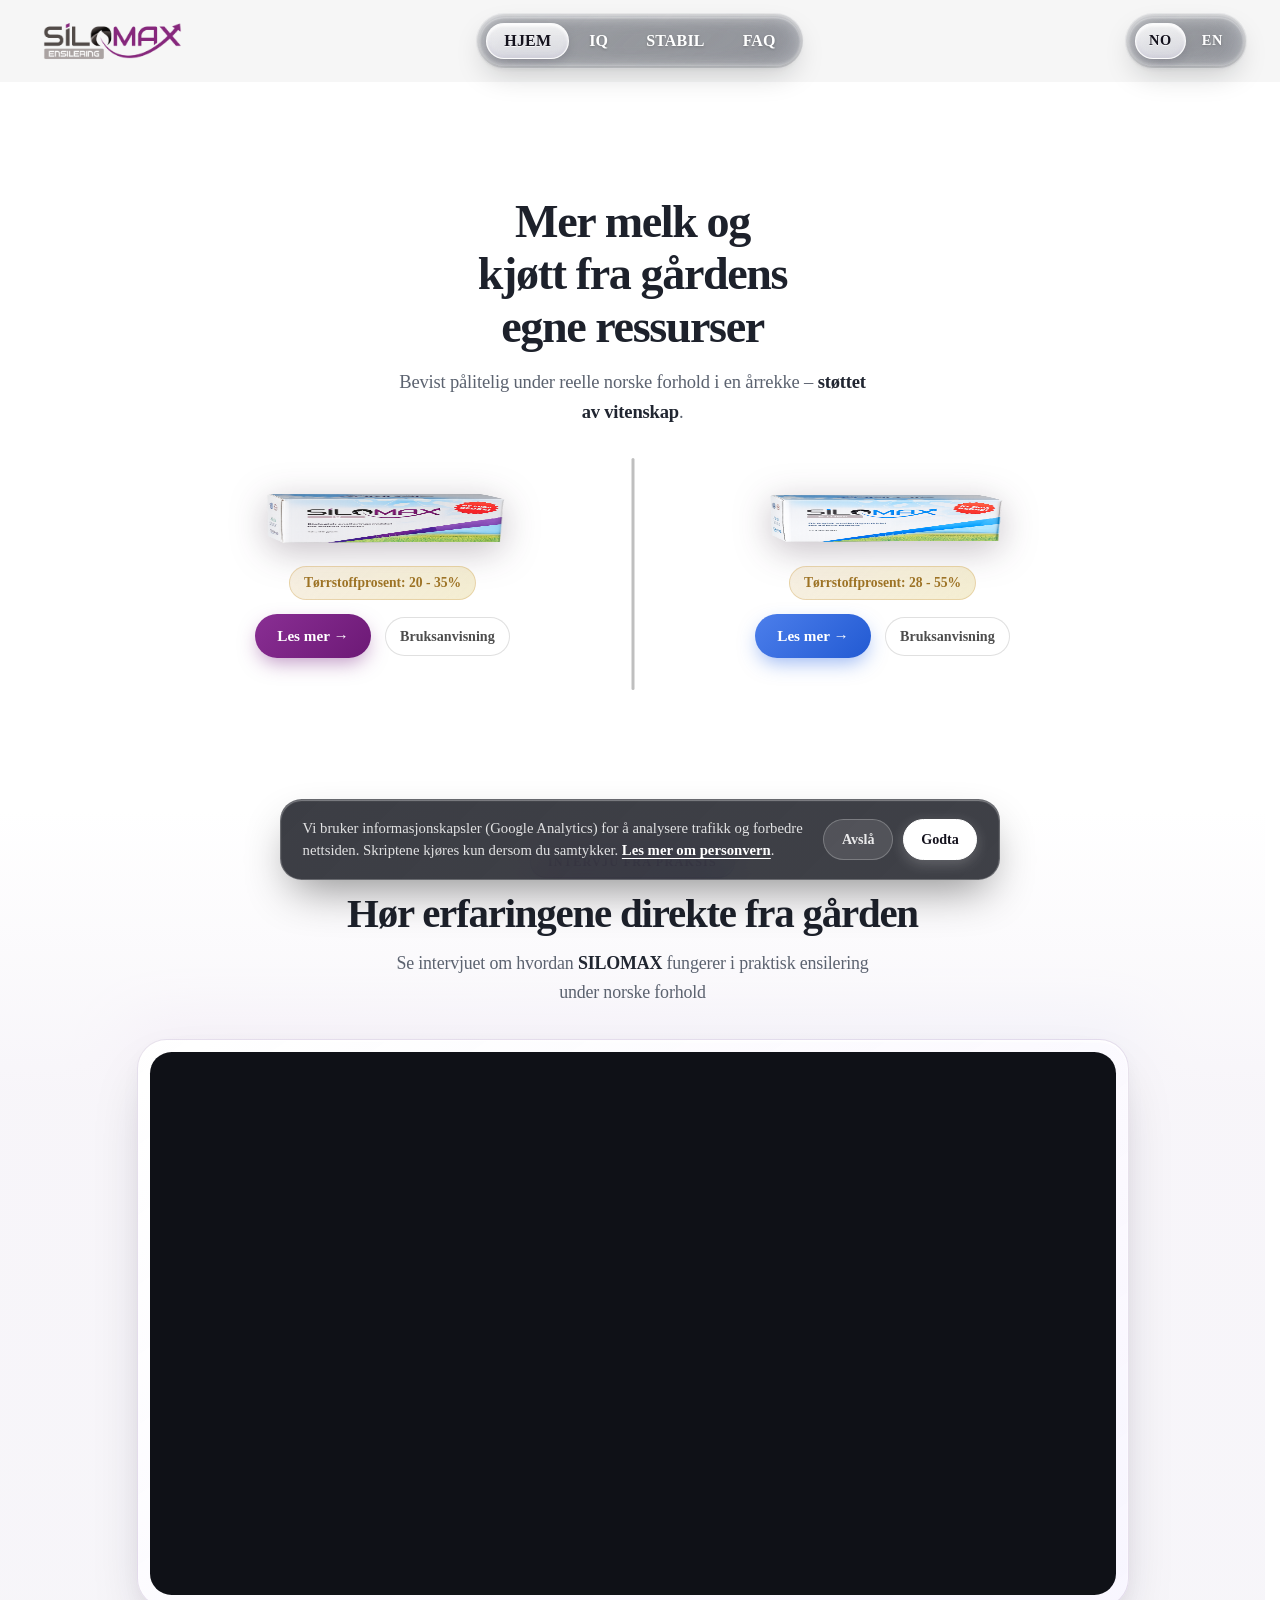
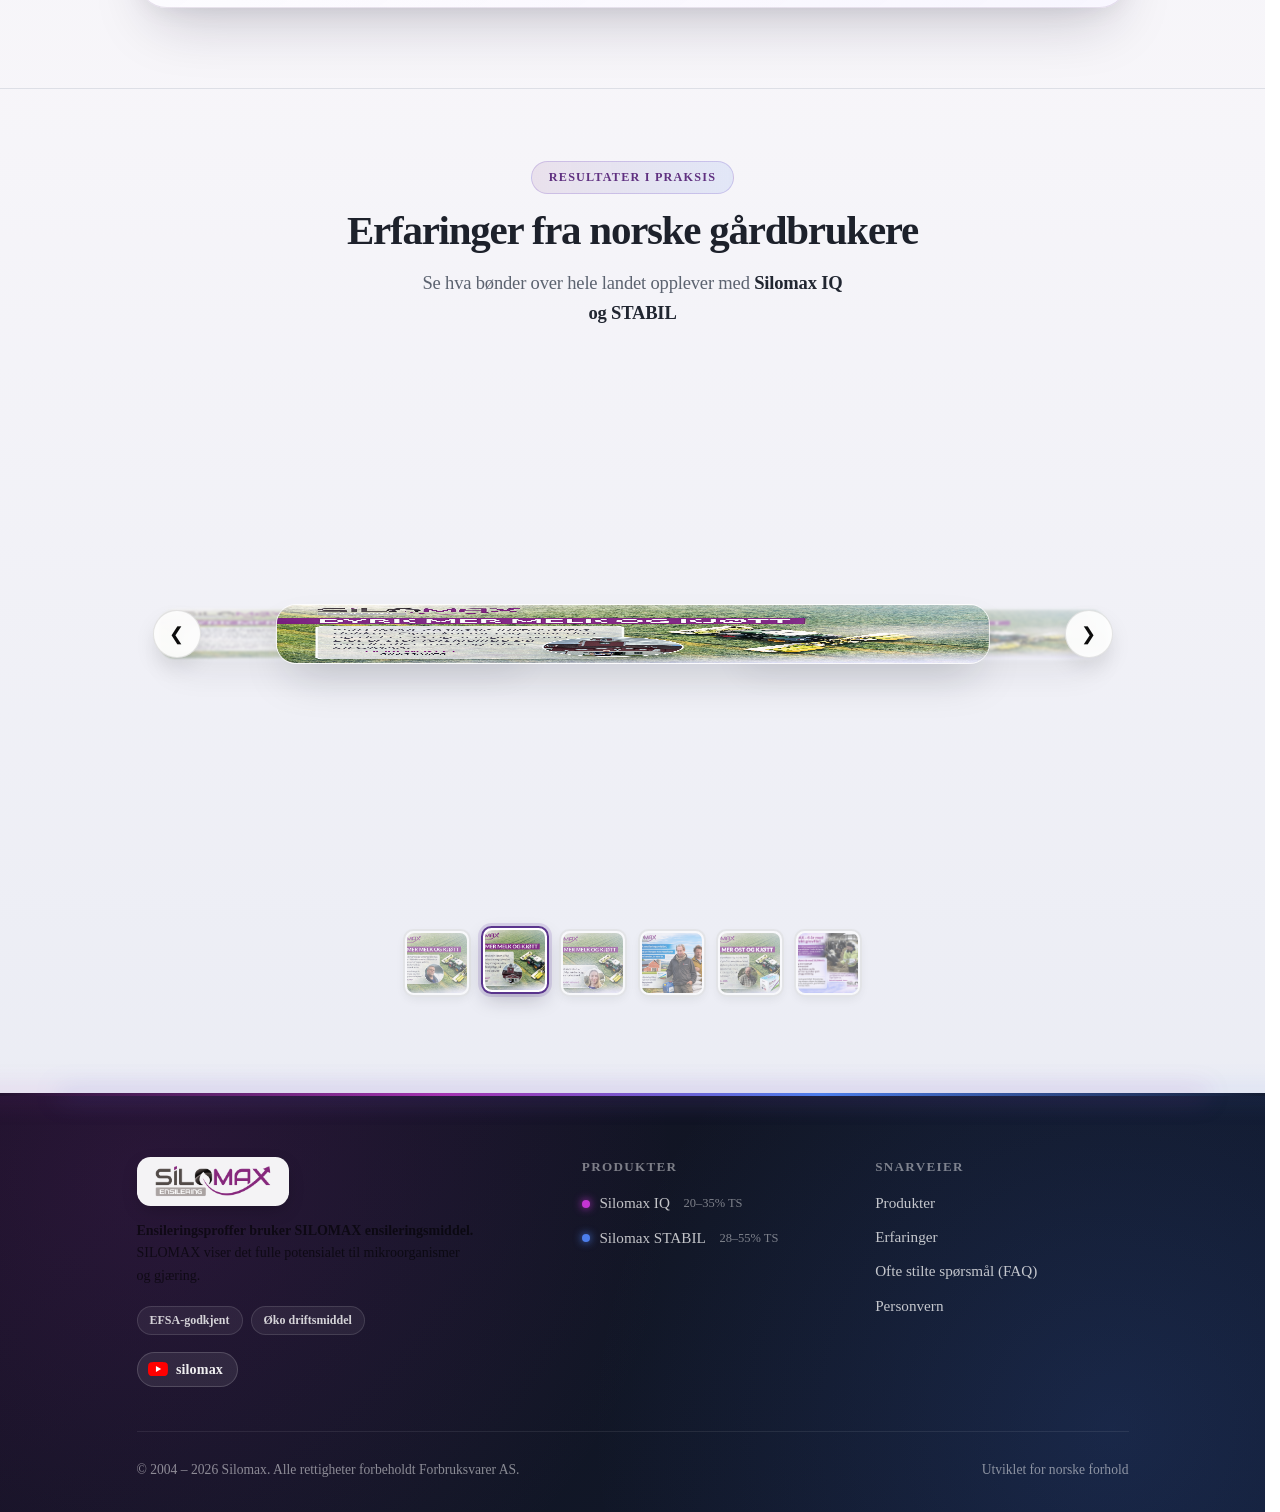
==== commit 88d61bcd: "Add YouTube link" ====
--- a/index.html
+++ b/index.html
@@ -206,6 +206,13 @@
                         <span class="footer-badge" data-i18n="footer.badge1">EFSA-godkjent</span>
                         <span class="footer-badge" data-i18n="footer.badge2">Øko driftsmiddel</span>
                     </div>
+                    <a class="footer-youtube" href="https://www.youtube.com/@SILOMAXEUROPE" target="_blank" rel="noopener noreferrer" aria-label="YouTube: silomax">
+                        <svg class="footer-youtube-icon" viewBox="0 0 24 24" aria-hidden="true">
+                            <path fill="#FF0000" d="M23.498 6.186a3.016 3.016 0 0 0-2.122-2.136C19.505 3.545 12 3.545 12 3.545s-7.505 0-9.377.505A3.017 3.017 0 0 0 .502 6.186C0 8.07 0 12 0 12s0 3.93.502 5.814a3.016 3.016 0 0 0 2.122 2.136c1.871.505 9.376.505 9.376.505s7.505 0 9.377-.505a3.015 3.015 0 0 0 2.122-2.136C24 15.93 24 12 24 12s0-3.93-.502-5.814z"/>
+                            <path fill="#FFFFFF" d="M9.545 15.568V8.432L15.818 12l-6.273 3.568z"/>
+                        </svg>
+                        <span>silomax</span>
+                    </a>
                 </div>
 
                 <div class="footer-col">
--- a/css/main.css
+++ b/css/main.css
@@ -5,7 +5,7 @@
 @import url("components/item.css");
 
 @import url("layout/header.css");
-@import url("layout/footer.css");
+@import url("layout/footer.css?v=3");
 @import url("layout/container.css");
 
 @import url("pages/faq.css");
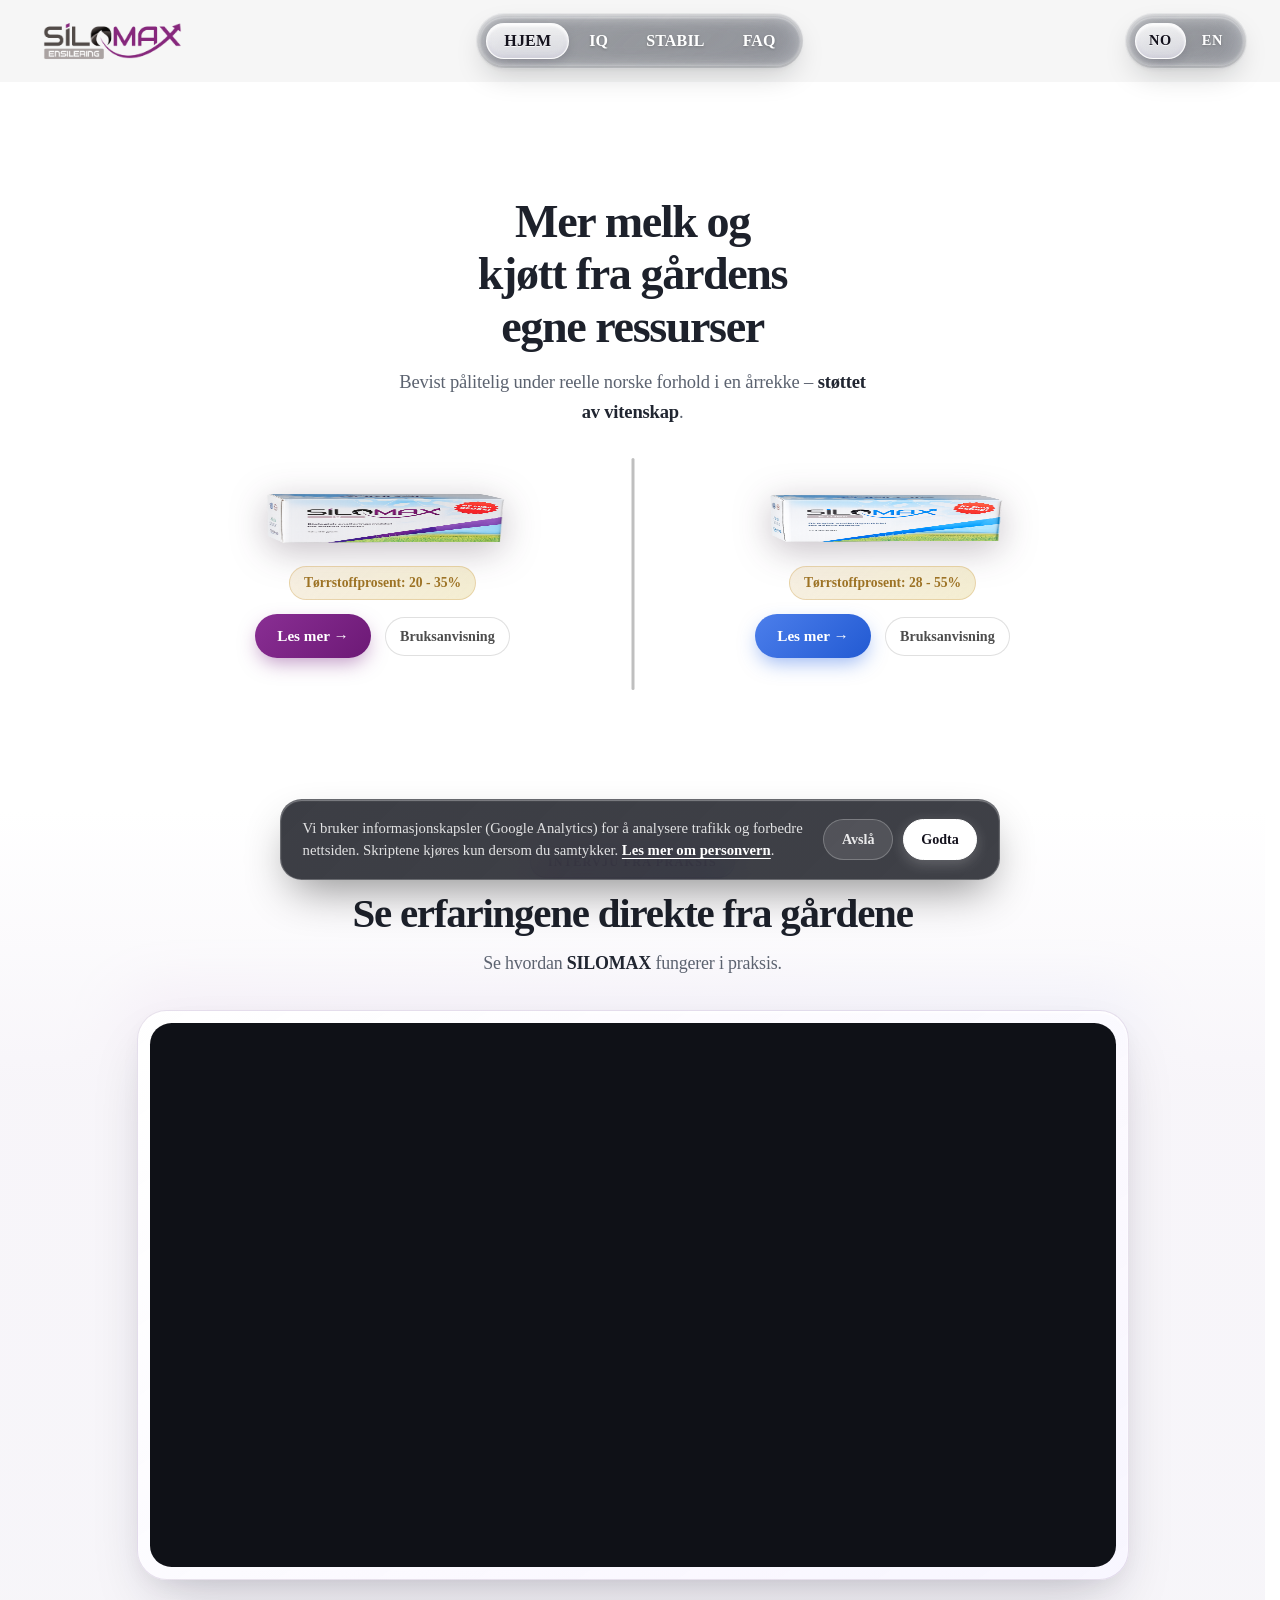
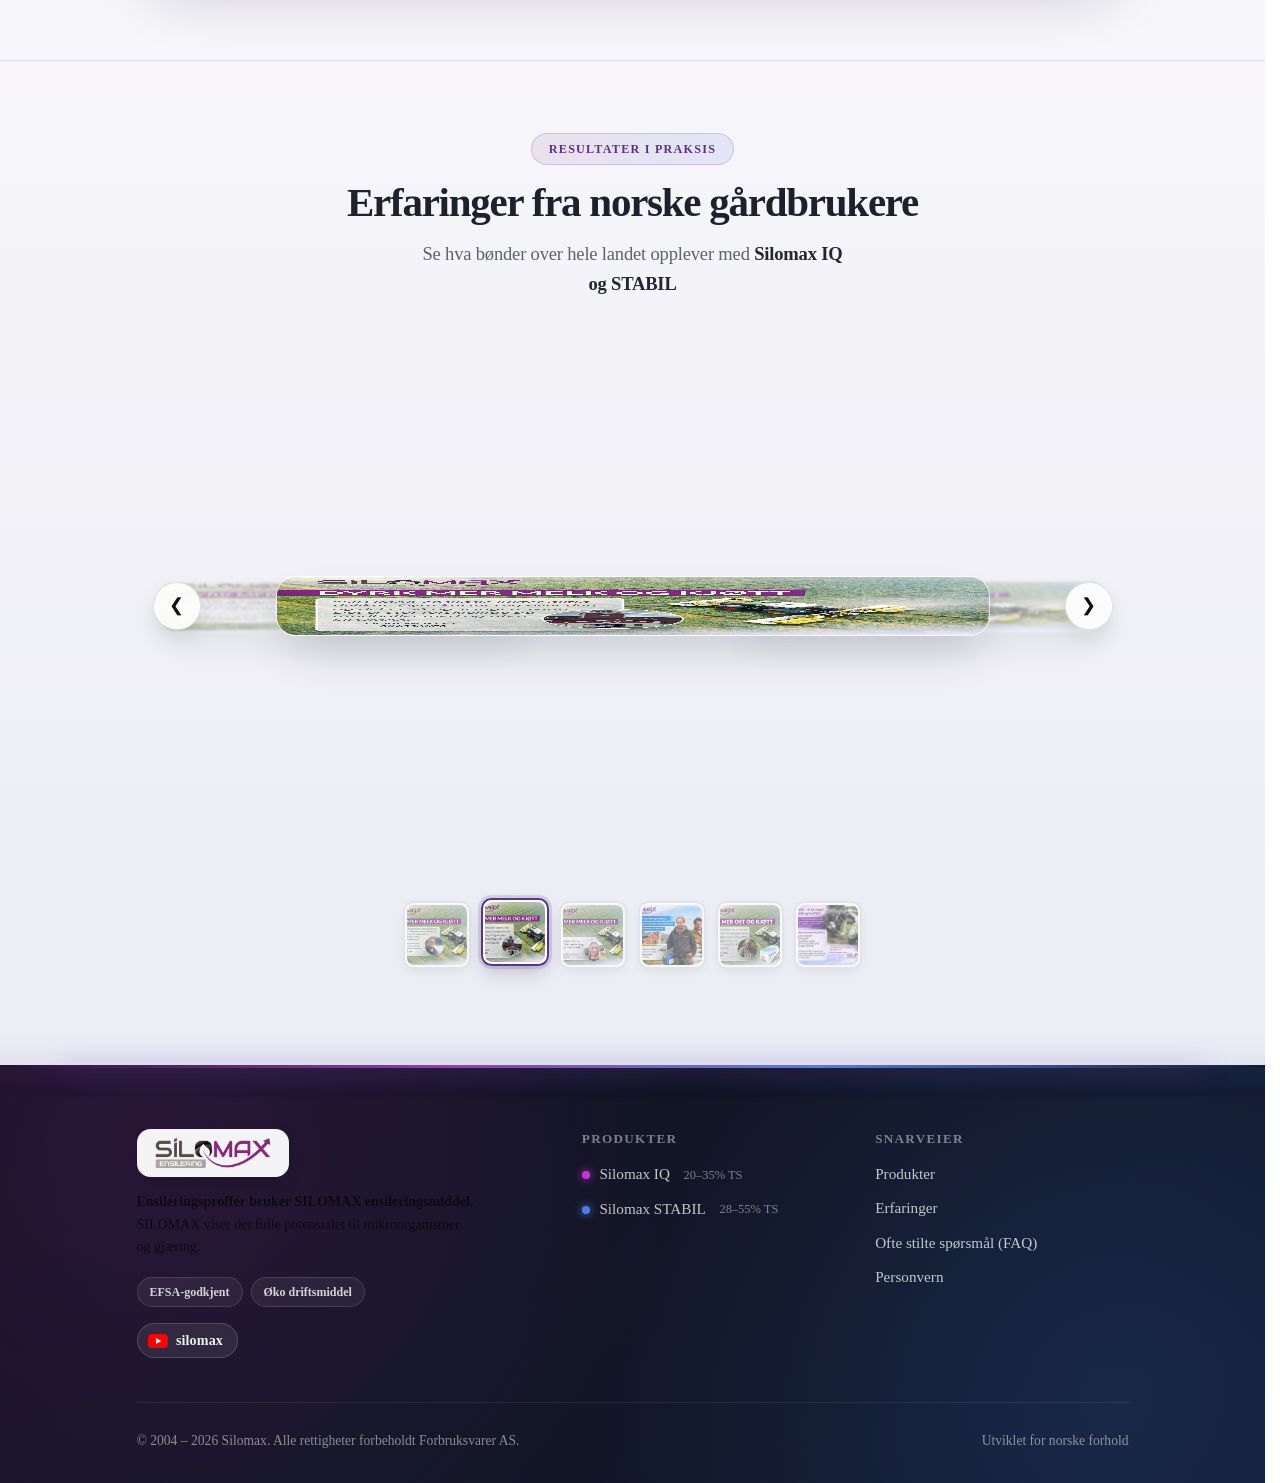
==== commit 1cf8c191: "Text update" ====
--- a/index.html
+++ b/index.html
@@ -5,18 +5,30 @@
     <meta charset="UTF-8">
     <meta name="viewport" content="width=device-width, initial-scale=1.0">
     <meta name="description" content="Silomax - Kontrollert ensilering fra gras til verdi.">
+    <meta property="og:site_name" content="Silomax">
     <title>Silomax</title>
-    <link rel="icon" type="image/png" href="data/images/logos/silomax_logo.png?v=2">
-    <link rel="apple-touch-icon" href="data/images/logos/silomax_logo.png?v=2">
-    <meta property="og:image" content="data/images/logos/silomax_logo.png?v=2">
+    <link rel="icon" href="/favicon.ico" sizes="48x48">
+    <link rel="icon" type="image/png" sizes="48x48" href="/favicon-48x48.png">
+    <link rel="icon" type="image/png" sizes="96x96" href="/favicon-96x96.png">
+    <link rel="icon" type="image/png" sizes="192x192" href="/favicon-192x192.png">
+    <link rel="apple-touch-icon" sizes="180x180" href="/apple-touch-icon.png">
+    <meta property="og:image" content="https://www.silomax.no/data/images/logos/silomax_logo.png?v=3">
     <script type="application/ld+json">
-    {
-        "@context": "https://schema.org",
-        "@type": "Organization",
-        "name": "Silomax",
-        "url": "https://www.silomax.no",
-        "logo": "https://www.silomax.no/data/images/logos/silomax_logo.png?v=2"
-    }
+    [
+        {
+            "@context": "https://schema.org",
+            "@type": "WebSite",
+            "name": "Silomax",
+            "url": "https://www.silomax.no/"
+        },
+        {
+            "@context": "https://schema.org",
+            "@type": "Organization",
+            "name": "Silomax",
+            "url": "https://www.silomax.no/",
+            "logo": "https://www.silomax.no/favicon-192x192.png"
+        }
+    ]
     </script>
     <link rel="stylesheet" href="style.css">
     <link rel="stylesheet" href="css/main.css">
@@ -105,10 +117,10 @@
                 <div class="interview-header">
                     <span class="hero-badge" data-i18n="home.interview.badge">Intervju fra praksis</span>
                     <h2 class="interview-title" data-i18n-html="home.interview.title">
-                        Hør erfaringene direkte fra gården
+                        Se erfaringene direkte fra gårdene
                     </h2>
                     <p class="interview-subtitle" data-i18n-html="home.interview.subtitle">
-                        Se intervjuet om hvordan <strong>SILOMAX</strong> fungerer i praktisk ensilering under norske forhold
+                        Se hvordan <strong>SILOMAX</strong> fungerer i praksis.
                     </p>
                 </div>
 
